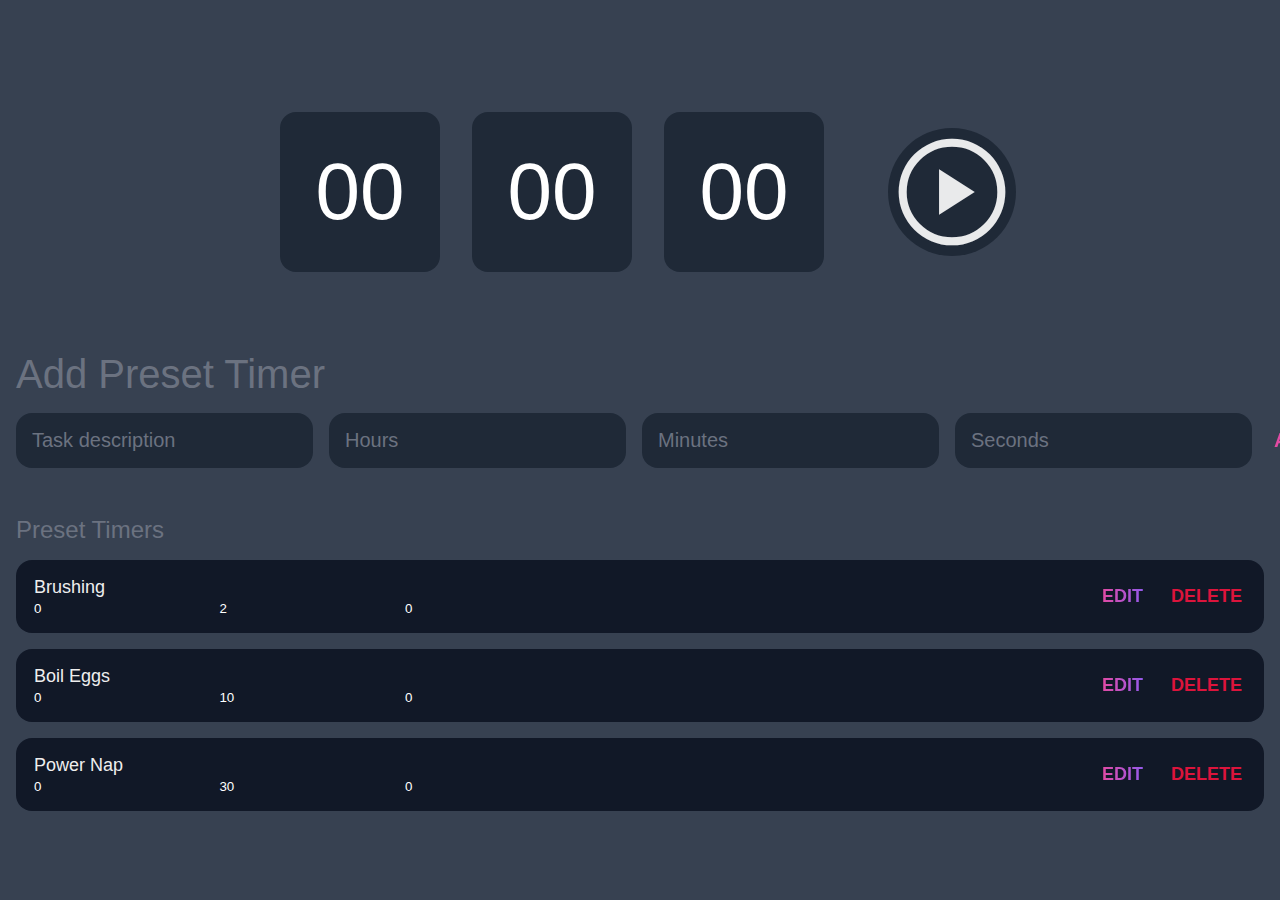
==== task.html @ ee0a8073 "Big changes" ====
<!DOCTYPE html>
<html lang="en">
<head	<meta charset="UTF-8">
	<meta http-equiv="X-UA-Compatible" content="IE=edge">
	<meta name="viewport" content="width=device-width, initial-scale=1.0">
	<title>Task List 2021</title>
	<link rel="stylesheet" href="https://fonts.googleapis.com/css2?family=Material+Symbols+Outlined:opsz,wght,FILL,GRAD@20..48,100..700,0..1,-50..200&icon_names=play_circle" />
	<link rel="stylesheet" href="task_style.css" />
</head>
<body>
	
	<header>
		<div class="clock">
			<div class="border_items">
				<input type="number" class = "inp inp-hours" placeholder="00">
				<input type="number" class = "inp inp-minutes" placeholder="00">
				<input type="number" class = "inp inp-seconds" placeholder="00">
				<div class="material-symbols-outlined" id="play_btn" onclick="RedirectToPage()">play_circle</div>
			</div>

		</div>
		<h1>Add Preset Timer</h1>
		<form id="new-task-form">
			<input 
				type="text" 
				name="new-task-input" 
				id="new-task-input"
				class = "task-content"
				placeholder="Task description" />
			<input 
				type="number" 
				name="task-hours" 
				id="task-hours" 
				class = "task-content"
				placeholder="Hours" 
				min="0" />
			<input 
				type="number" 
				name="task-minutes" 
				id="task-minutes" 
				class = "task-content"
				placeholder="Minutes" 
				min="0" />
			<input 
				type="number" 
				name="task-seconds" 
				id="task-seconds" 
				class = "task-content"
				placeholder="Seconds" 
				min="0" />
			<input 
				type="submit"
				id="new-task-submit" 
				value="Add task" />
		</form>
		
	</header>
	<main>
		<section class="task-list">
			<h2>Preset Timers</h2>

			<div id="tasks">

				<div class="task">
					<div class="content">
						<input 
							type="text" 
							class="text" 
							value="Brushing" 
							readonly>
						<input 
							type="number" 
							class="time-input" 
							value="0" 
							readonly>
						<input 
							type="number" 
							class="time-input" 
							value="2" 
							readonly>
						<input 
							type="number" 
							class="time-input" 
							value="0" 
							readonly>
					</div>
					<div class="actions">
						<button class="edit">Edit</button>
						<button class="delete">Delete</button>
					</div>
				</div>
				<div class="task">
					<div class="content">
						<input 
							type="text" 
							class="text" 
							value="Boil Eggs" 
							readonly>
						<input 
							type="number" 
							class="time-input" 
							value="0" 
							readonly>
						<input 
							type="number" 
							class="time-input" 
							value="10" 
							readonly>
						<input 
							type="number" 
							class="time-input" 
							value="0" 
							readonly>
					</div>
					<div class="actions">
						<button class="edit">Edit</button>
						<button class="delete">Delete</button>
					</div>
				</div>
				<div class="task">
					<div class="content">
						<input 
							type="text" 
							class="text" 
							value="Power Nap" 
							readonly>
						<input 
							type="number" 
							class="time-input" 
							value="0" 
							readonly>
						<input 
							type="number" 
							class="time-input" 
							value="30" 
							readonly>
						<input 
							type="number" 
							class="time-input" 
							value="0" 
							readonly>
					</div>
					<div class="actions">
						<button class="edit">Edit</button>
						<button class="delete">Delete</button>
					</div>
				</div>

			</div>
		</section>
	</main>

	<script src="task_app.js"></script>
</body>
</html>
---- task_style.css ----
:root {
	--dark: #374151;
	--darker: #1F2937;
	--darkest: #111827;
	--grey: #6B7280;
	--pink: #EC4899;
	--purple: #8B5CF6;
	--light: #EEE;
}

* {
	margin: 0;
	box-sizing: border-box;
	font-family: "Fira sans", sans-serif;
}

body {
	display: flex;
	flex-direction: column;
	min-height: 100vh;
	color: #FFF;
	background-color: var(--dark);
}

header {
	padding: 2rem 1rem;
	width: 100%;
	margin: 0 auto;
}

header h1{ 
	font-size: 2.5rem;
	font-weight: 300;
	color: var(--grey);
	margin-bottom: 1rem;
}

#new-task-form {
	display: flex;;
}

input, button {
	appearance: none;
	border: none;
	outline: none;
	background: none;
}

.task-content {
	flex: 1 1 0%;
	background-color: var(--darker);
	padding: 1rem;
	border-radius: 1rem;
	margin-right: 1rem;
	color: var(--light);
	font-size: 1.25rem;
}

.task-content::placeholder {
	color: var(--grey);
}

#new-task-submit {
	color: var(--pink);
	font-size: 1.25rem;
	font-weight: 700;
	background-image: linear-gradient(to right, var(--pink), var(--purple));
	background-clip: border-box;
	-webkit-background-clip: text;
	-webkit-text-fill-color: transparent;
	cursor: pointer;
	transition: 0.4s;
}

#new-task-submit:hover {
	opacity: 0.8;
}

#new-task-submit:active {
	opacity: 0.6;
}

main {
	flex: 1 1 0%;
	width: 100%;
	margin: 0 auto;
}

.task-list {
	padding: 1rem;
}

.task-list h2 {
	font-size: 1.5rem;
	font-weight: 300;
	color: var(--grey);
	margin-bottom: 1rem;
}

#tasks .task {
	display: flex;
	justify-content: space-between;
	background-color: var(--darkest);
	padding: 1rem;
	border-radius: 1rem;
	margin-bottom: 1rem;
	cursor: pointer;
}

.task .content {
	flex: 1 1 0%;
	cursor: pointer;
}

.task .content .text {
	color: var(--light);
	font-size: 1.125rem;
	width: 100%;
	display: block;
	transition: 0.4s;
}

.task .content .text:not(:read-only) {
	color: var(--pink);
}
.task .content .text:read-only {
	cursor: pointer;
}
.task .actions {
	display: flex;
	margin: 0 -0.5rem;
}

.task .actions button {
	cursor: pointer;
	margin: 0 0.5rem;
	font-size: 1.125rem;
	font-weight: 700;
	text-transform: uppercase;
	transition: 0.4s;
}

.task .actions button:hover {
	opacity: 0.8;
}

.task .actions button:active {
	opacity: 0.6;
}

.task .actions .edit {
	background-image: linear-gradient(to right, var(--pink), var(--purple));
	background-clip: border-box;
	-webkit-background-clip: text;
	-webkit-text-fill-color: transparent;
}

.task .actions .delete {
	color: crimson;
}

.time-input{
	color: white;

}
.time-input:read-only{
	cursor: pointer;
}
.content{
	width: 100%;
	cursor: default;
}

.inp{
	appearance: auto;
	border: none;
	outline: none;
	background: auto;
}

.inp{
	height: 10rem;
	font-size: 5rem;
	width: 10rem;
	/* flex: 1 1 0%; */
	background-color: var(--darker);
	padding: 1rem;
	border-radius: 1rem;
	margin: 1rem;
	color: var(--light);
	text-align: center;
}
.clock{
	height: 20rem;
	display: flex;
	align-items: center;
	justify-content: center;
}
.inp::placeholder{
	color: white;
	text-align: center;
}
.inp::-webkit-outer-spin-button,
.inp::-webkit-inner-spin-button {
  -webkit-appearance: none;
  margin: auto;
}
#play_btn{
	width: 8rem;
	font-size: 8rem;
	display: flex;
	align-items: center;
	justify-content: center;
	background-color: #1F2937;
	border-radius: 4.5rem;
	margin-left: 3rem;
	color: rgba(255, 255, 255, 0.9);
}
#play_btn:hover{
	cursor: pointer;
}
.border_items{
	display: flex;
	justify-content: center;
	align-items: center;
}
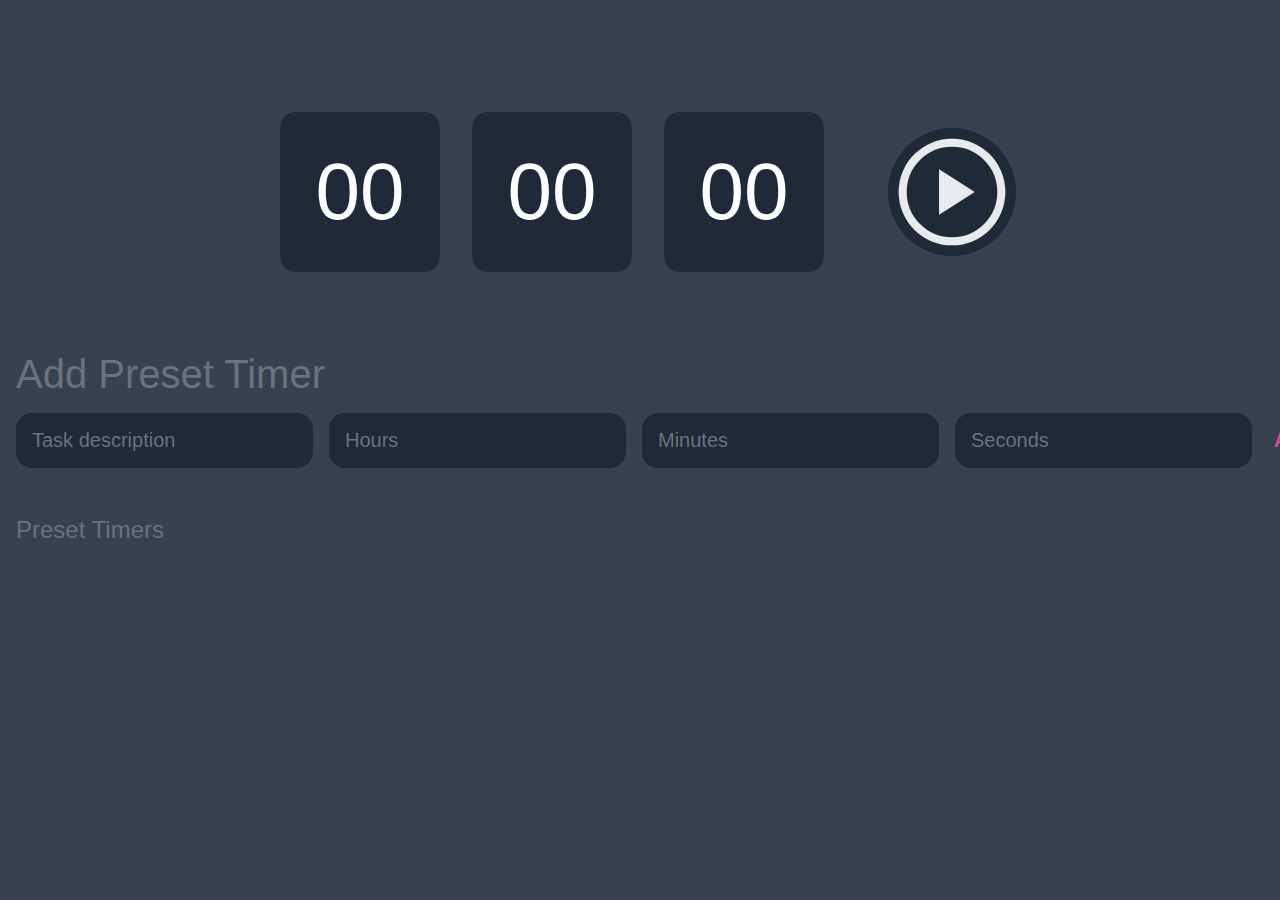
==== commit 33eb553c: "cache timer implemented" ====
--- a/task.html
+++ b/task.html
@@ -1,6 +1,7 @@
 <!DOCTYPE html>
 <html lang="en">
-<head	<meta charset="UTF-8">
+<head>
+	<meta charset="UTF-8">
 	<meta http-equiv="X-UA-Compatible" content="IE=edge">
 	<meta name="viewport" content="width=device-width, initial-scale=1.0">
 	<title>Task List 2021</title>
@@ -8,16 +9,14 @@
 	<link rel="stylesheet" href="task_style.css" />
 </head>
 <body>
-	
 	<header>
 		<div class="clock">
 			<div class="border_items">
-				<input type="number" class = "inp inp-hours" placeholder="00">
-				<input type="number" class = "inp inp-minutes" placeholder="00">
-				<input type="number" class = "inp inp-seconds" placeholder="00">
+				<input type="number" class="inp inp-hours" placeholder="00">
+				<input type="number" class="inp inp-minutes" placeholder="00">
+				<input type="number" class="inp inp-seconds" placeholder="00">
 				<div class="material-symbols-outlined" id="play_btn" onclick="RedirectToPage()">play_circle</div>
 			</div>
-
 		</div>
 		<h1>Add Preset Timer</h1>
 		<form id="new-task-form">
@@ -25,27 +24,27 @@
 				type="text" 
 				name="new-task-input" 
 				id="new-task-input"
-				class = "task-content"
+				class="task-content"
 				placeholder="Task description" />
 			<input 
 				type="number" 
 				name="task-hours" 
 				id="task-hours" 
-				class = "task-content"
+				class="task-content"
 				placeholder="Hours" 
 				min="0" />
 			<input 
 				type="number" 
 				name="task-minutes" 
 				id="task-minutes" 
-				class = "task-content"
+				class="task-content"
 				placeholder="Minutes" 
 				min="0" />
 			<input 
 				type="number" 
 				name="task-seconds" 
 				id="task-seconds" 
-				class = "task-content"
+				class="task-content"
 				placeholder="Seconds" 
 				min="0" />
 			<input 
@@ -53,103 +52,14 @@
 				id="new-task-submit" 
 				value="Add task" />
 		</form>
-		
 	</header>
 	<main>
 		<section class="task-list">
 			<h2>Preset Timers</h2>
-
-			<div id="tasks">
-
-				<div class="task">
-					<div class="content">
-						<input 
-							type="text" 
-							class="text" 
-							value="Brushing" 
-							readonly>
-						<input 
-							type="number" 
-							class="time-input" 
-							value="0" 
-							readonly>
-						<input 
-							type="number" 
-							class="time-input" 
-							value="2" 
-							readonly>
-						<input 
-							type="number" 
-							class="time-input" 
-							value="0" 
-							readonly>
-					</div>
-					<div class="actions">
-						<button class="edit">Edit</button>
-						<button class="delete">Delete</button>
-					</div>
-				</div>
-				<div class="task">
-					<div class="content">
-						<input 
-							type="text" 
-							class="text" 
-							value="Boil Eggs" 
-							readonly>
-						<input 
-							type="number" 
-							class="time-input" 
-							value="0" 
-							readonly>
-						<input 
-							type="number" 
-							class="time-input" 
-							value="10" 
-							readonly>
-						<input 
-							type="number" 
-							class="time-input" 
-							value="0" 
-							readonly>
-					</div>
-					<div class="actions">
-						<button class="edit">Edit</button>
-						<button class="delete">Delete</button>
-					</div>
-				</div>
-				<div class="task">
-					<div class="content">
-						<input 
-							type="text" 
-							class="text" 
-							value="Power Nap" 
-							readonly>
-						<input 
-							type="number" 
-							class="time-input" 
-							value="0" 
-							readonly>
-						<input 
-							type="number" 
-							class="time-input" 
-							value="30" 
-							readonly>
-						<input 
-							type="number" 
-							class="time-input" 
-							value="0" 
-							readonly>
-					</div>
-					<div class="actions">
-						<button class="edit">Edit</button>
-						<button class="delete">Delete</button>
-					</div>
-				</div>
-
-			</div>
+			<div id="tasks"></div>
 		</section>
 	</main>
 
 	<script src="task_app.js"></script>
 </body>
-</html>+</html>
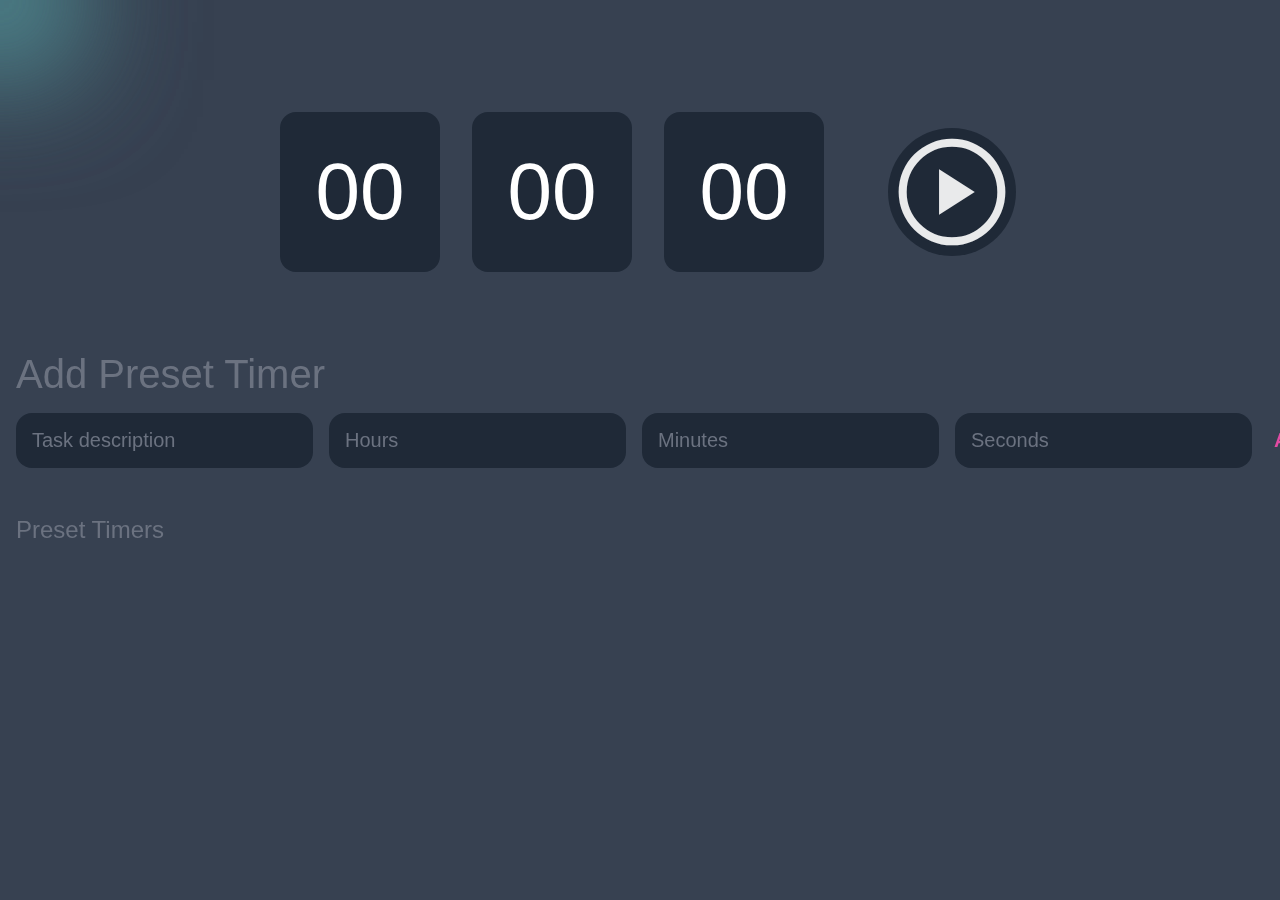
==== commit bad2b656: "Final done" ====
--- a/task.html
+++ b/task.html
@@ -9,6 +9,7 @@
 	<link rel="stylesheet" href="task_style.css" />
 </head>
 <body>
+	<div class="cursor"></div>
 	<header>
 		<div class="clock">
 			<div class="border_items">
--- a/task_style.css
+++ b/task_style.css
@@ -17,6 +17,7 @@
 body {
 	display: flex;
 	flex-direction: column;
+	cursor: none;
 	min-height: 100vh;
 	color: #FFF;
 	background-color: var(--dark);
@@ -33,6 +34,19 @@
 	font-weight: 300;
 	color: var(--grey);
 	margin-bottom: 1rem;
+}
+
+.cursor{
+	position: absolute;
+	width: 0px;
+	height: 0px;
+	border-radius: 50%;
+	background-color: white;
+	mix-blend-mode: difference;
+	pointer-events: none;
+	transform: translate(-50%,-50%);
+	box-shadow: 0 0 7rem 5rem rgba(134, 201, 224,1);
+	z-index: -1;
 }
 
 #new-task-form {
@@ -108,16 +122,15 @@
 }
 
 .task .content {
-	flex: 1 1 0%;
+	display: flex;
 	cursor: pointer;
 }
 
 .task .content .text {
 	color: var(--light);
 	font-size: 1.125rem;
-	width: 100%;
-	display: block;
 	transition: 0.4s;
+	font-weight: 600;
 }
 
 .task .content .text:not(:read-only) {
@@ -161,6 +174,8 @@
 
 .time-input{
 	color: white;
+	font-size: 1rem;
+	font-weight: 600;
 
 }
 .time-input:read-only{
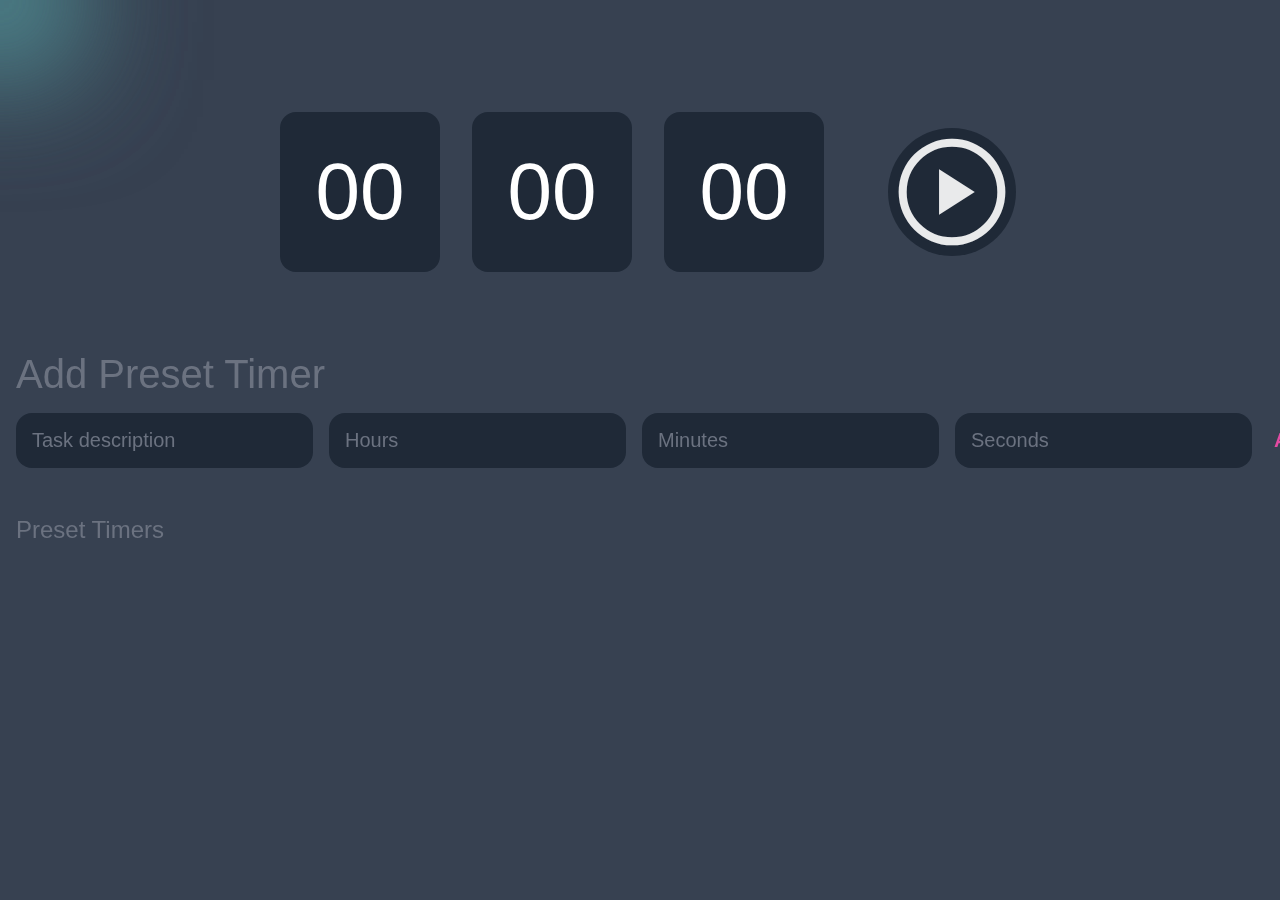
==== commit ce1f3f5a: "Final Finished." ====
--- a/task.html
+++ b/task.html
@@ -51,7 +51,7 @@
 			<input 
 				type="submit"
 				id="new-task-submit" 
-				value="Add task" />
+				value="Add timer" />
 		</form>
 	</header>
 	<main>
